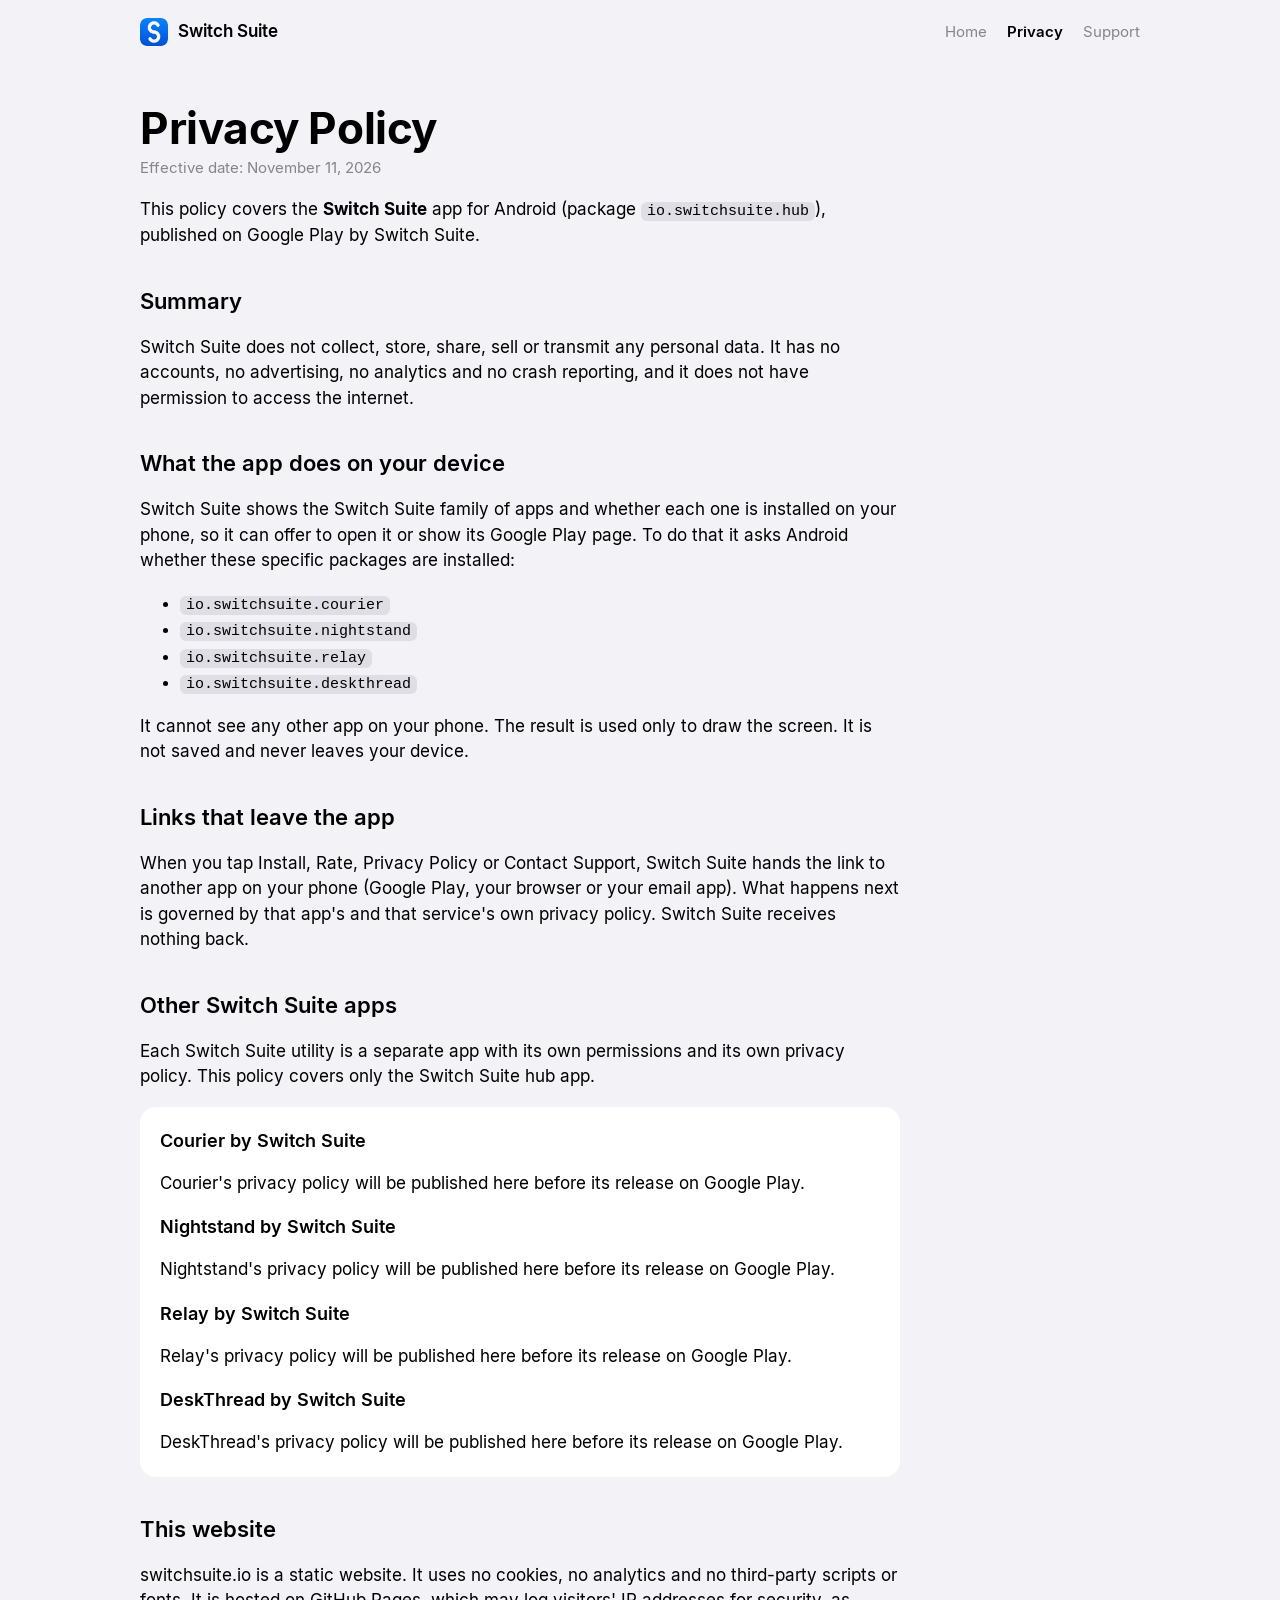
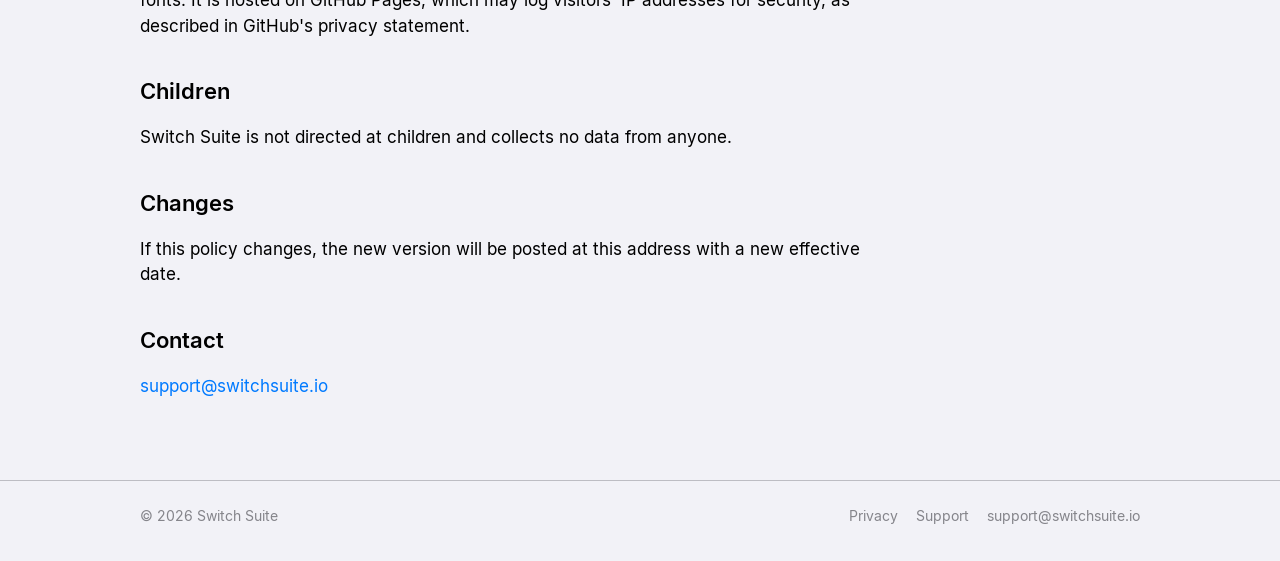
==== privacy/index.html @ 9e785598 "switchsuite.io: landing, privacy policy, support, 404 Plain static HTML/CSS with self-hosted Inter (" ====
<!doctype html>
<html lang="en">
<head>
<meta charset="utf-8">
<meta name="viewport" content="width=device-width, initial-scale=1">
<title>Privacy Policy · Switch Suite</title>
<meta name="description" content="Privacy policy for the Switch Suite app and its utilities.">
<meta name="color-scheme" content="light dark">
<meta name="theme-color" content="#F2F2F7" media="(prefers-color-scheme: light)">
<meta name="theme-color" content="#000000" media="(prefers-color-scheme: dark)">
<link rel="icon" href="../favicon.svg" type="image/svg+xml">
<link rel="icon" href="../favicon-32.png" type="image/png" sizes="32x32">
<link rel="stylesheet" href="../assets/style.css">
</head>
<body>
<header class="site-header">
  <div class="wrap">
    <a class="brand" href="../"><img src="../assets/icon-192.png" alt="" width="28" height="28">Switch Suite</a>
    <nav class="nav" aria-label="Main"><a href="../">Home</a><a href="../privacy/" aria-current="page">Privacy</a><a href="../support/">Support</a></nav>
  </div>
</header>
<main class="wrap">
<article class="page">
<h1>Privacy Policy</h1>
<p class="meta">Effective date: November 11, 2026</p>

<p>This policy covers the <strong>Switch Suite</strong> app for Android (package <code>io.switchsuite.hub</code>), published on Google Play by Switch Suite.</p>

<h2>Summary</h2>
<p>Switch Suite does not collect, store, share, sell or transmit any personal data. It has no accounts, no advertising, no analytics and no crash reporting, and it does not have permission to access the internet.</p>

<h2>What the app does on your device</h2>
<p>Switch Suite shows the Switch Suite family of apps and whether each one is installed on your phone, so it can offer to open it or show its Google Play page. To do that it asks Android whether these specific packages are installed:</p>
<ul>
  <li><code>io.switchsuite.courier</code></li>
  <li><code>io.switchsuite.nightstand</code></li>
  <li><code>io.switchsuite.relay</code></li>
  <li><code>io.switchsuite.deskthread</code></li>
</ul>
<p>It cannot see any other app on your phone. The result is used only to draw the screen. It is not saved and never leaves your device.</p>

<h2>Links that leave the app</h2>
<p>When you tap Install, Rate, Privacy Policy or Contact Support, Switch Suite hands the link to another app on your phone (Google Play, your browser or your email app). What happens next is governed by that app's and that service's own privacy policy. Switch Suite receives nothing back.</p>

<h2>Other Switch Suite apps</h2>
<p>Each Switch Suite utility is a separate app with its own permissions and its own privacy policy. This policy covers only the Switch Suite hub app.</p>
<div class="panel">
  <h3>Courier by Switch Suite</h3>
  <p>Courier's privacy policy will be published here before its release on Google Play.</p>
  <h3>Nightstand by Switch Suite</h3>
  <p>Nightstand's privacy policy will be published here before its release on Google Play.</p>
  <h3>Relay by Switch Suite</h3>
  <p>Relay's privacy policy will be published here before its release on Google Play.</p>
  <h3>DeskThread by Switch Suite</h3>
  <p>DeskThread's privacy policy will be published here before its release on Google Play.</p>
</div>

<h2>This website</h2>
<p>switchsuite.io is a static website. It uses no cookies, no analytics and no third-party scripts or fonts. It is hosted on GitHub Pages, which may log visitors' IP addresses for security, as described in GitHub's privacy statement.</p>

<h2>Children</h2>
<p>Switch Suite is not directed at children and collects no data from anyone.</p>

<h2>Changes</h2>
<p>If this policy changes, the new version will be posted at this address with a new effective date.</p>

<h2>Contact</h2>
<p><a href="mailto:support@switchsuite.io">support@switchsuite.io</a></p>
</article>
</main>
<footer class="site-footer">
  <div class="wrap">
    <span>&copy; 2026 Switch Suite</span>
    <nav aria-label="Footer"><a href="../privacy/">Privacy</a><a href="../support/">Support</a><a href="mailto:support@switchsuite.io">support@switchsuite.io</a></nav>
  </div>
</footer>
</body>
</html>
---- assets/style.css ----
/* Switch Suite site. Same tokens as the Android hub (ui/theme/Theme.kt). No external requests. */

@font-face {
  font-family: "Inter";
  src: url("fonts/Inter-Regular.ttf") format("truetype");
  font-weight: 400;
  font-style: normal;
  font-display: swap;
}
@font-face {
  font-family: "Inter";
  src: url("fonts/Inter-SemiBold.ttf") format("truetype");
  font-weight: 600;
  font-style: normal;
  font-display: swap;
}
@font-face {
  font-family: "Inter";
  src: url("fonts/Inter-Bold.ttf") format("truetype");
  font-weight: 700;
  font-style: normal;
  font-display: swap;
}

:root {
  color-scheme: light dark;
  --accent: #007AFF;
  --bg: #F2F2F7;
  --surface: #FFFFFF;
  --label: #000000;
  --secondary: rgba(60, 60, 67, 0.6);
  --separator: rgba(60, 60, 67, 0.29);
  --chip-bg: rgba(120, 120, 128, 0.16);
  --radius: 16px;
  --max: 1040px;
}

@media (prefers-color-scheme: dark) {
  :root {
    --accent: #0A84FF;
    --bg: #000000;
    --surface: #1C1C1E;
    --label: #FFFFFF;
    --secondary: rgba(235, 235, 245, 0.6);
    --separator: rgba(84, 84, 88, 0.65);
    --chip-bg: rgba(120, 120, 128, 0.32);
  }
}

* { box-sizing: border-box; }

html { -webkit-text-size-adjust: 100%; }

body {
  margin: 0;
  background: var(--bg);
  color: var(--label);
  font-family: "Inter", system-ui, "Segoe UI", Roboto, sans-serif;
  font-size: 17px;
  line-height: 1.5;
  -webkit-font-smoothing: antialiased;
}

a { color: var(--accent); text-decoration: none; }
a:hover { text-decoration: underline; }
a:focus-visible { outline: 2px solid var(--accent); outline-offset: 2px; border-radius: 4px; }

.wrap { max-width: var(--max); margin: 0 auto; padding: 0 20px; }

/* Header */
.site-header { padding: 18px 0; }
.site-header .wrap { display: flex; align-items: center; justify-content: space-between; gap: 16px; }
.brand { display: inline-flex; align-items: center; gap: 10px; color: var(--label); font-weight: 600; }
.brand:hover { text-decoration: none; }
.brand img { width: 28px; height: 28px; border-radius: 7px; }
.nav { display: flex; gap: 20px; font-size: 15px; }
.nav a { color: var(--secondary); }
.nav a[aria-current="page"] { color: var(--label); font-weight: 600; }

/* Hero */
.hero { padding: 48px 0 24px; }
.hero h1 {
  margin: 0;
  font-size: clamp(40px, 8vw, 64px);
  line-height: 1.08;
  font-weight: 700;
  letter-spacing: -0.02em;
}
.lede { margin: 14px 0 0; max-width: 640px; font-size: clamp(19px, 2.6vw, 22px); color: var(--secondary); }
.tagline { margin: 6px 0 0; font-size: 15px; color: var(--secondary); }

/* Module cards */
.section-title {
  margin: 40px 0 12px;
  font-size: 13px;
  font-weight: 600;
  letter-spacing: 0.06em;
  text-transform: uppercase;
  color: var(--secondary);
}
.grid { display: grid; gap: 16px; grid-template-columns: repeat(auto-fill, minmax(230px, 1fr)); }
.card {
  background: var(--surface);
  border-radius: var(--radius);
  padding: 20px;
  display: flex;
  flex-direction: column;
  gap: 10px;
}
.card .icon {
  width: 56px;
  height: 56px;
  border-radius: 13px;
  display: grid;
  place-items: center;
}
.card .icon svg { width: 30px; height: 30px; fill: #fff; }
.card h3 { margin: 4px 0 0; font-size: 19px; font-weight: 600; }
.card p { margin: 0; font-size: 15px; color: var(--secondary); flex: 1; }
.status {
  align-self: flex-start;
  margin-top: 6px;
  padding: 4px 10px;
  border-radius: 999px;
  background: var(--chip-bg);
  font-size: 13px;
  font-weight: 600;
  color: var(--secondary);
}

.icon-courier { background: linear-gradient(#5AC8FA, #007AFF); }
.icon-nightstand { background: linear-gradient(#5E5CE6, #1C1C3A); }
.icon-relay { background: linear-gradient(#FFCC00, #FF9500); }
.icon-deskthread { background: linear-gradient(#34C759, #248A3D); }

/* Text pages */
.page { padding: 24px 0 8px; max-width: 760px; }
.page h1 { margin: 16px 0 4px; font-size: clamp(32px, 6vw, 44px); line-height: 1.12; font-weight: 700; letter-spacing: -0.01em; }
.page h2 { margin: 36px 0 8px; font-size: 22px; font-weight: 600; }
.page h3 { margin: 24px 0 6px; font-size: 18px; font-weight: 600; }
.page p, .page li { color: var(--label); }
.page .meta { color: var(--secondary); font-size: 15px; margin: 0; }
.page code { font-size: 15px; background: var(--chip-bg); padding: 1px 6px; border-radius: 6px; }
.panel { background: var(--surface); border-radius: var(--radius); padding: 4px 20px; margin: 16px 0; }
.panel h3 { margin-top: 16px; }

.contact {
  display: inline-block;
  margin: 8px 0 0;
  padding: 12px 22px;
  border-radius: 999px;
  background: var(--accent);
  color: #fff;
  font-weight: 600;
}
.contact:hover { text-decoration: none; filter: brightness(1.08); }

.about { margin-top: 40px; max-width: 760px; }
.about p { color: var(--secondary); }

/* Footer */
.site-footer { margin-top: 56px; padding: 24px 0 40px; border-top: 0.5px solid var(--separator); font-size: 14px; color: var(--secondary); }
.site-footer .wrap { display: flex; flex-wrap: wrap; justify-content: space-between; gap: 12px; }
.site-footer nav { display: flex; gap: 18px; }
.site-footer a { color: var(--secondary); }

@media (max-width: 520px) {
  .nav { gap: 14px; }
  .hero { padding-top: 28px; }
}
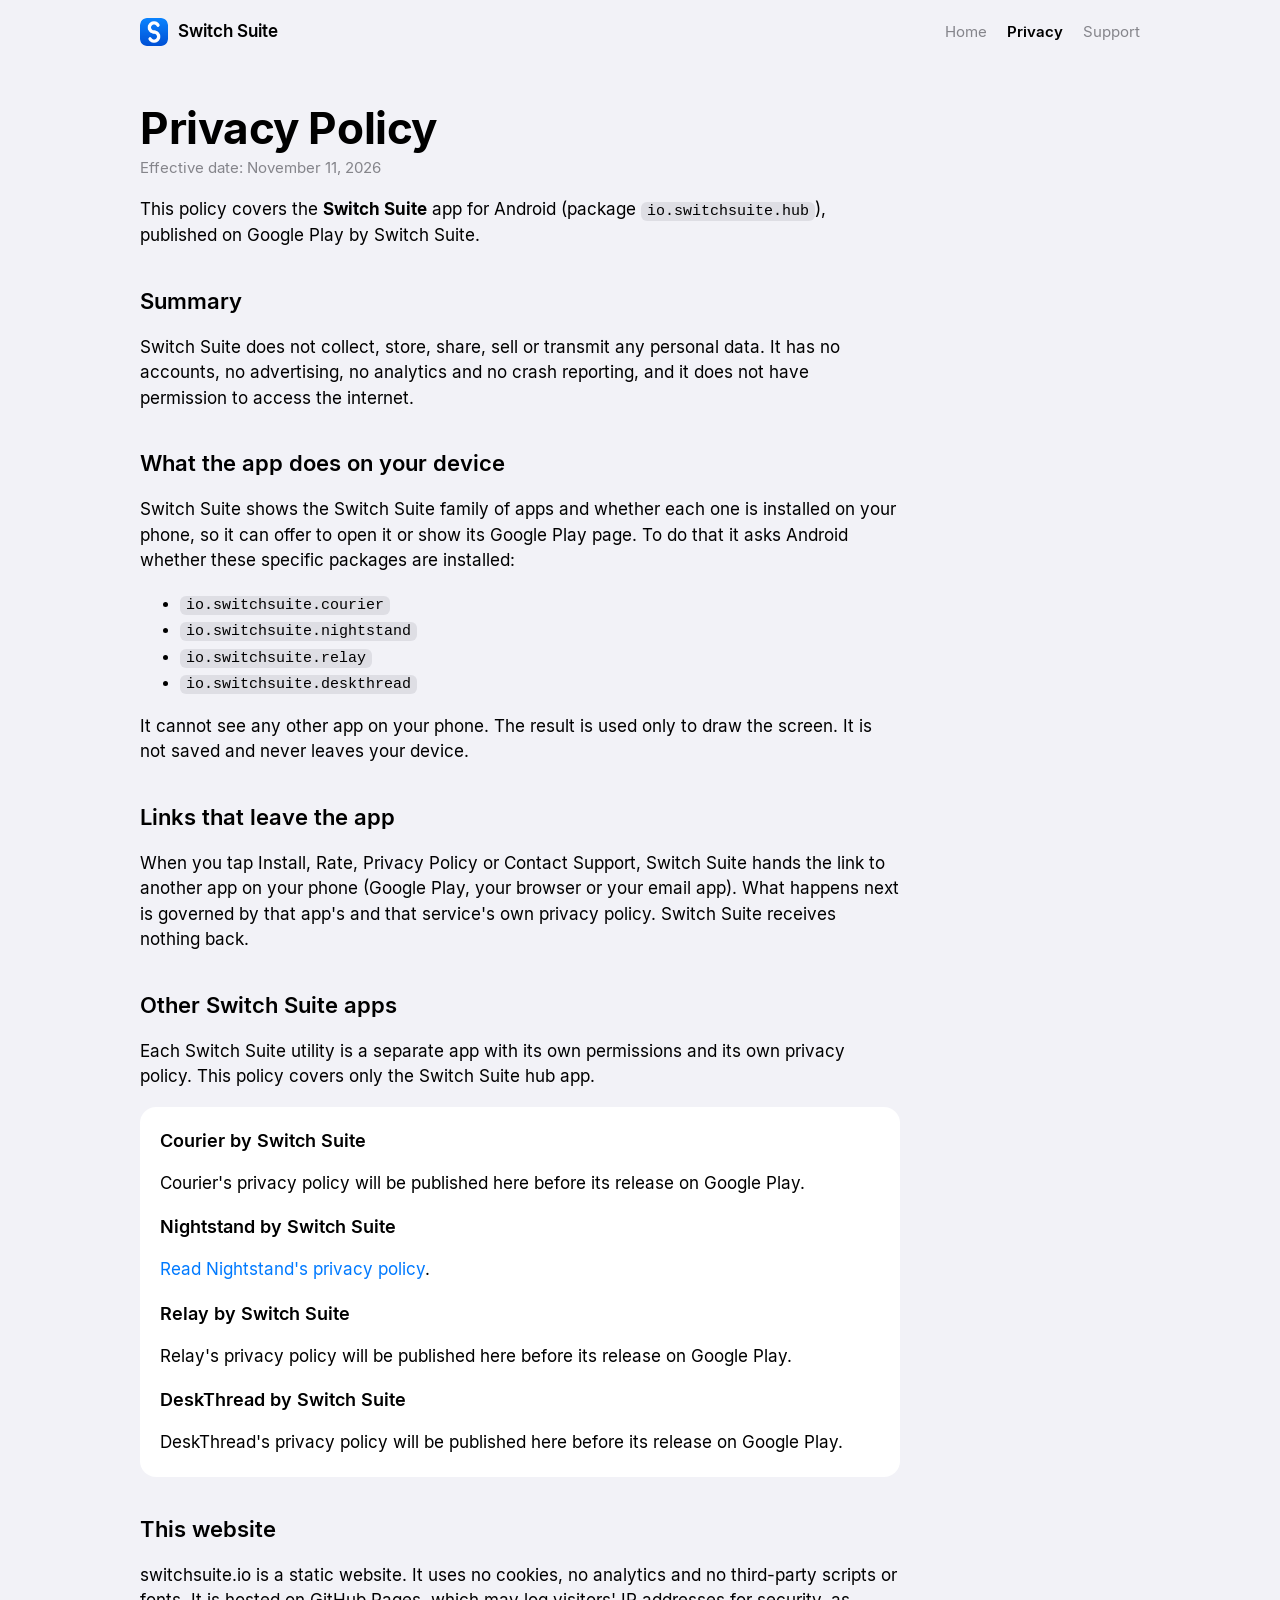
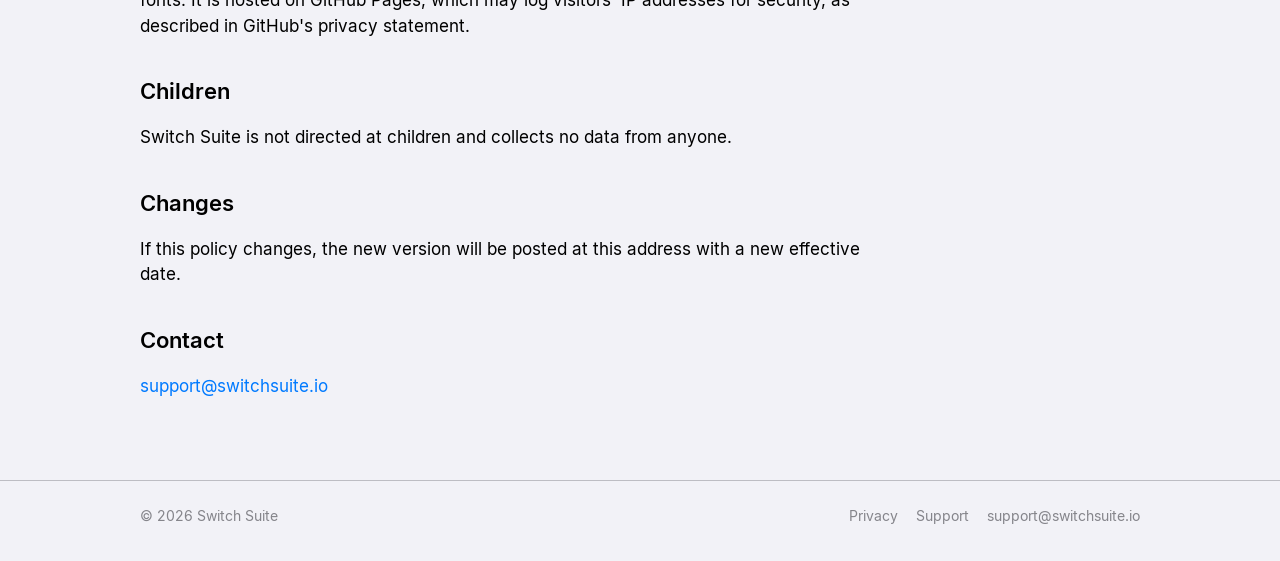
==== commit a4fd6cad: "Privacy: publish Nightstand's policy at /privacy/nightstand/ Converted from nightstand/docs/privacy-" ====
--- a/privacy/index.html
+++ b/privacy/index.html
@@ -48,7 +48,7 @@
   <h3>Courier by Switch Suite</h3>
   <p>Courier's privacy policy will be published here before its release on Google Play.</p>
   <h3>Nightstand by Switch Suite</h3>
-  <p>Nightstand's privacy policy will be published here before its release on Google Play.</p>
+  <p><a href="nightstand/">Read Nightstand's privacy policy</a>.</p>
   <h3>Relay by Switch Suite</h3>
   <p>Relay's privacy policy will be published here before its release on Google Play.</p>
   <h3>DeskThread by Switch Suite</h3>
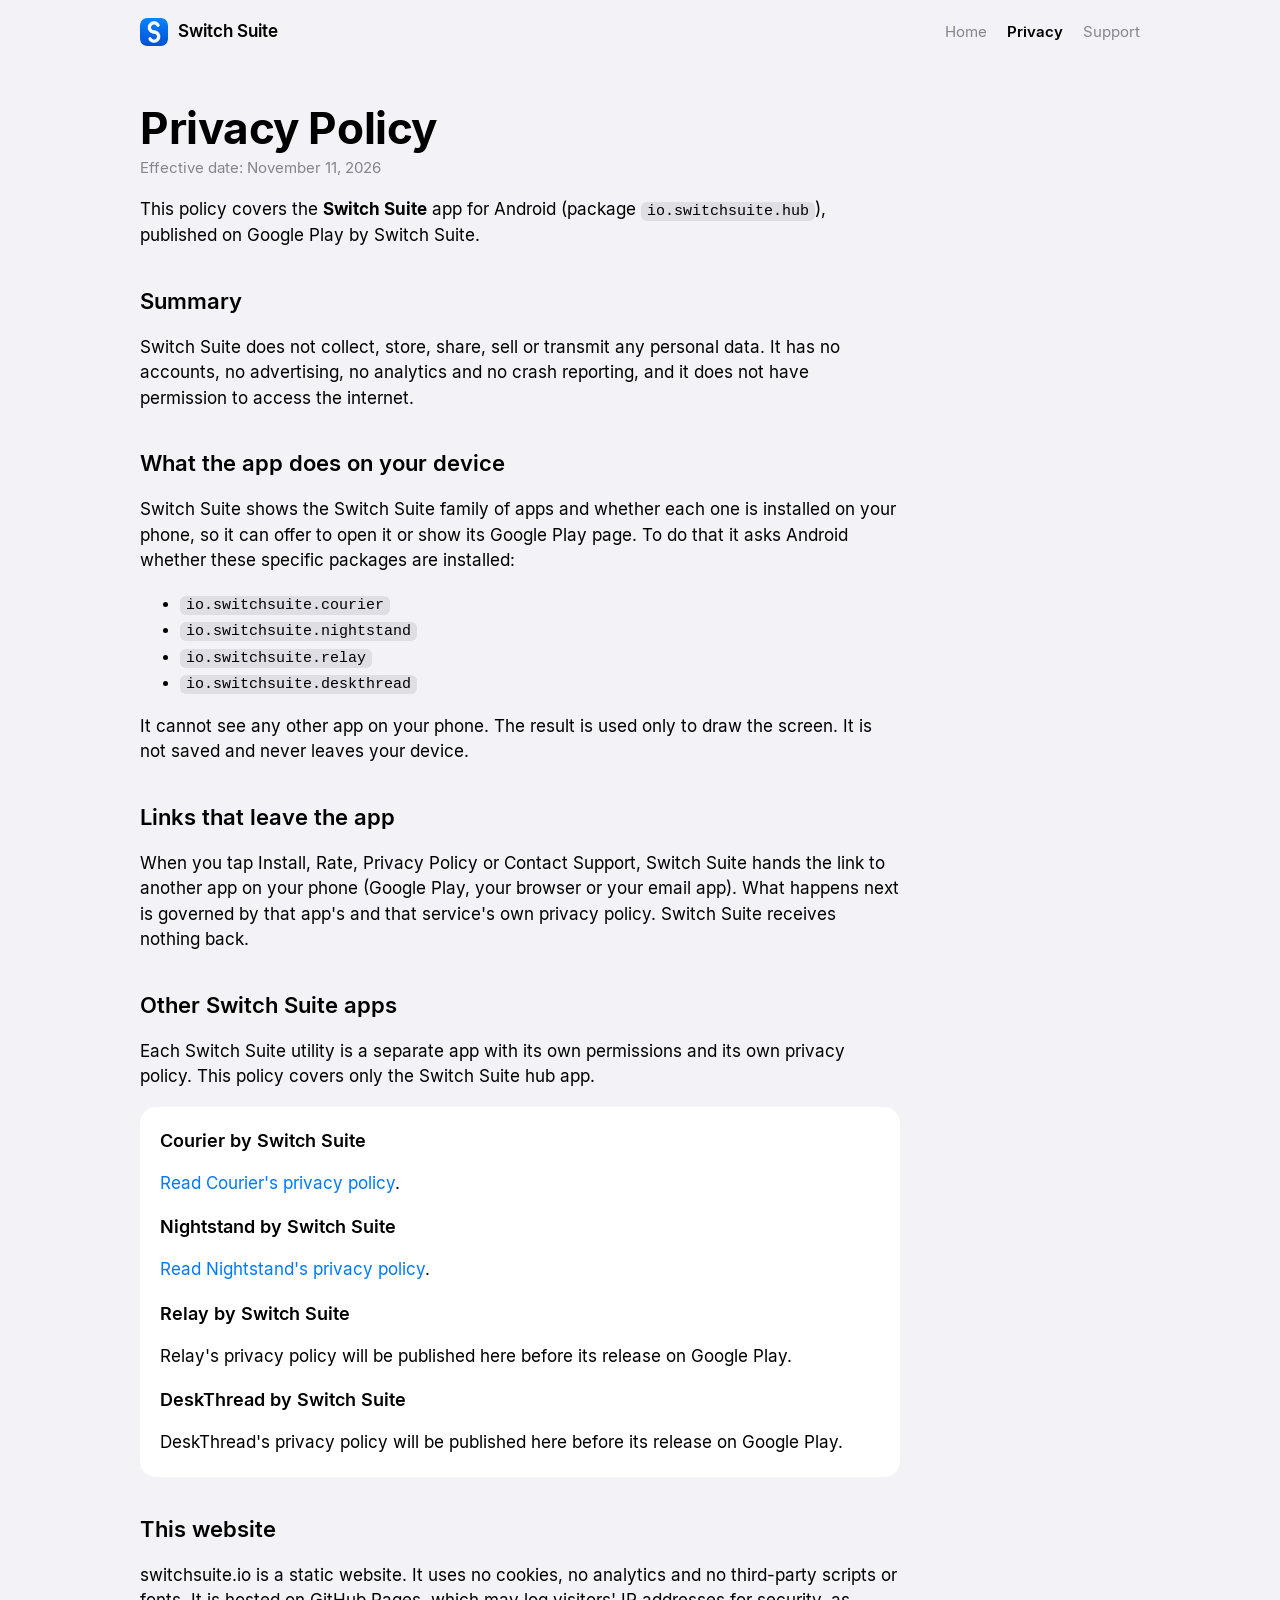
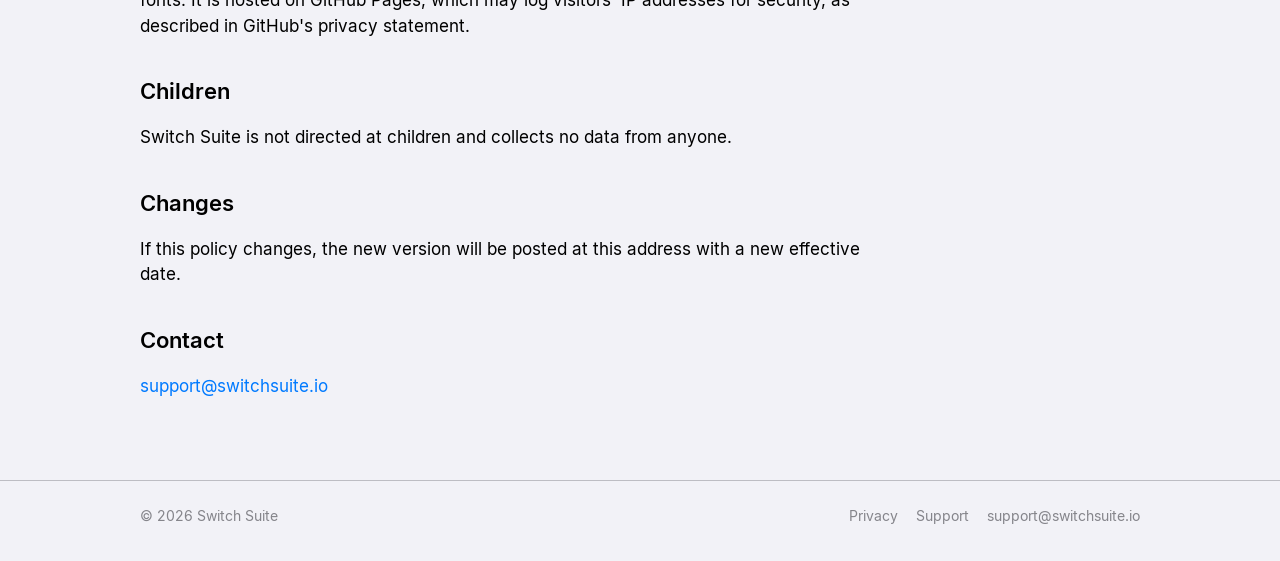
==== commit 4ad6bbd0: "Privacy: publish Courier's policy at /privacy/courier/ Converted from courier/docs/privacy-policy-co" ====
--- a/privacy/index.html
+++ b/privacy/index.html
@@ -46,7 +46,7 @@
 <p>Each Switch Suite utility is a separate app with its own permissions and its own privacy policy. This policy covers only the Switch Suite hub app.</p>
 <div class="panel">
   <h3>Courier by Switch Suite</h3>
-  <p>Courier's privacy policy will be published here before its release on Google Play.</p>
+  <p><a href="courier/">Read Courier's privacy policy</a>.</p>
   <h3>Nightstand by Switch Suite</h3>
   <p><a href="nightstand/">Read Nightstand's privacy policy</a>.</p>
   <h3>Relay by Switch Suite</h3>
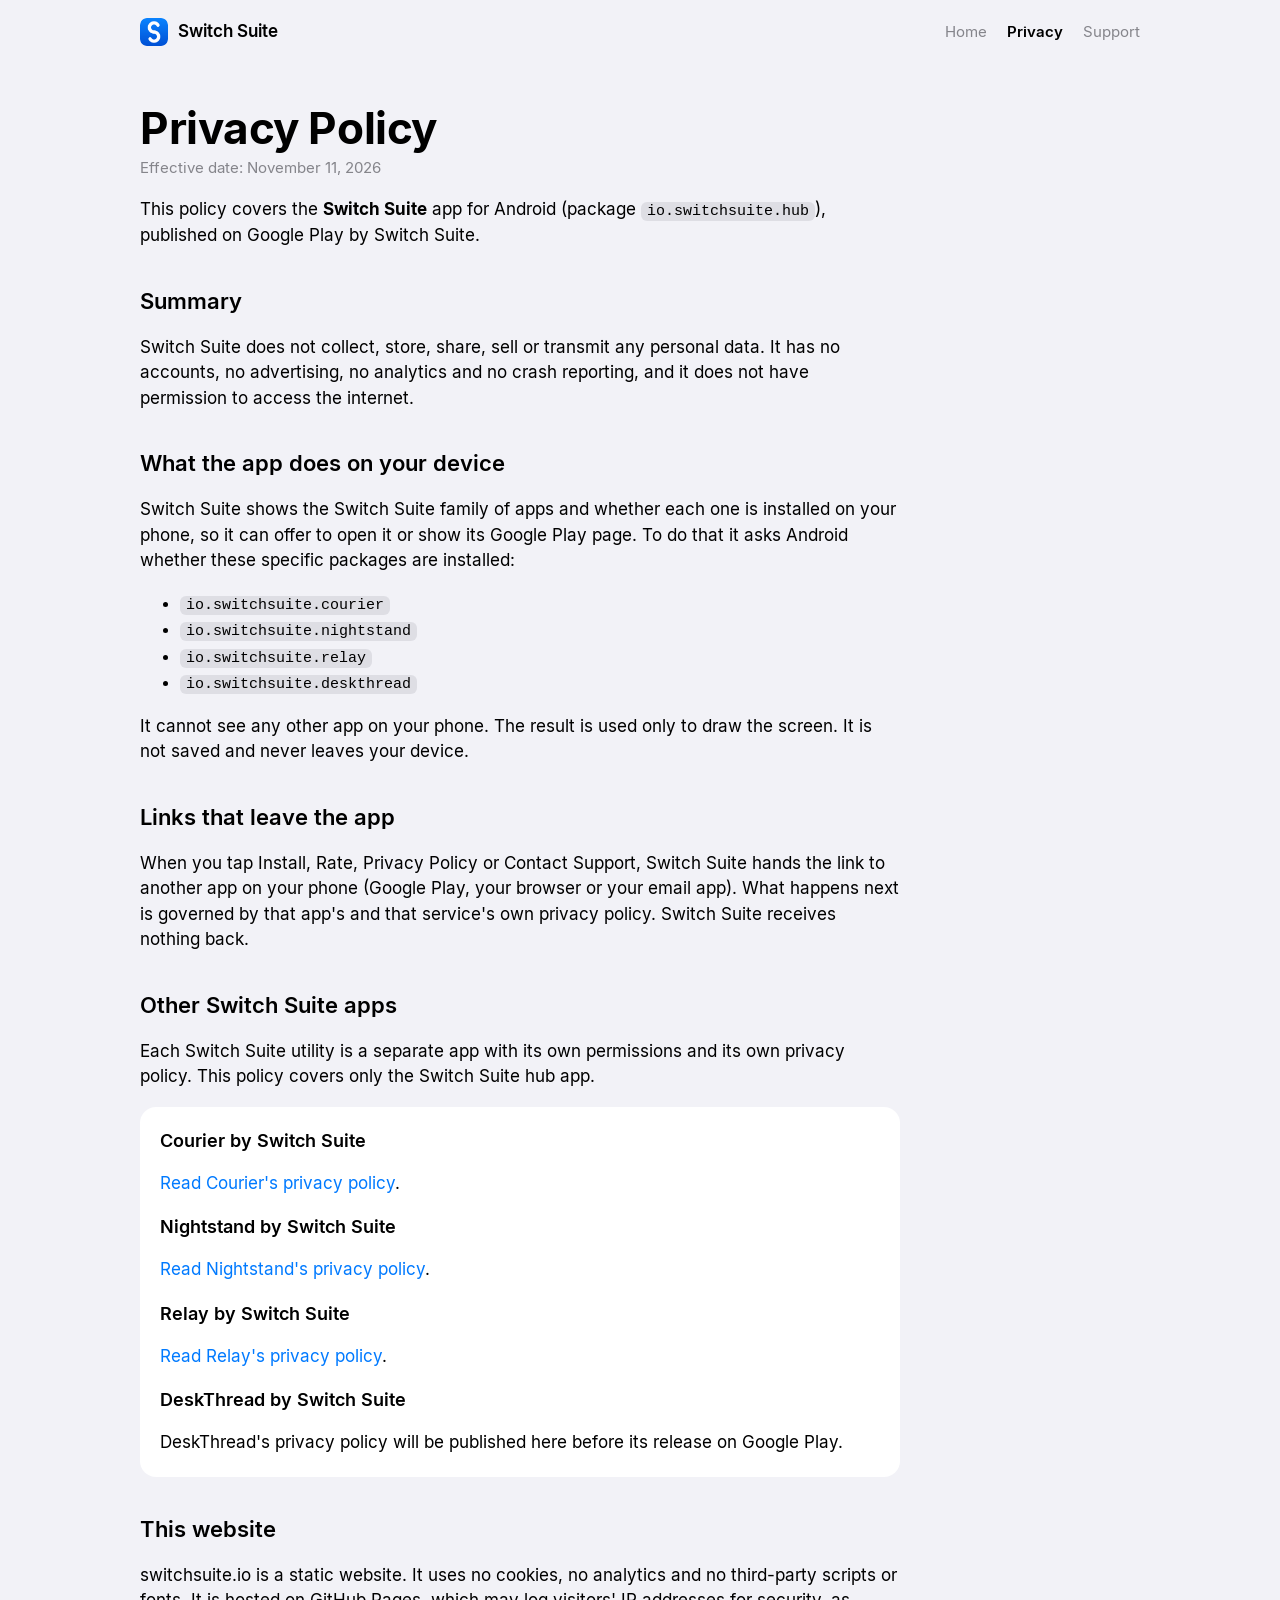
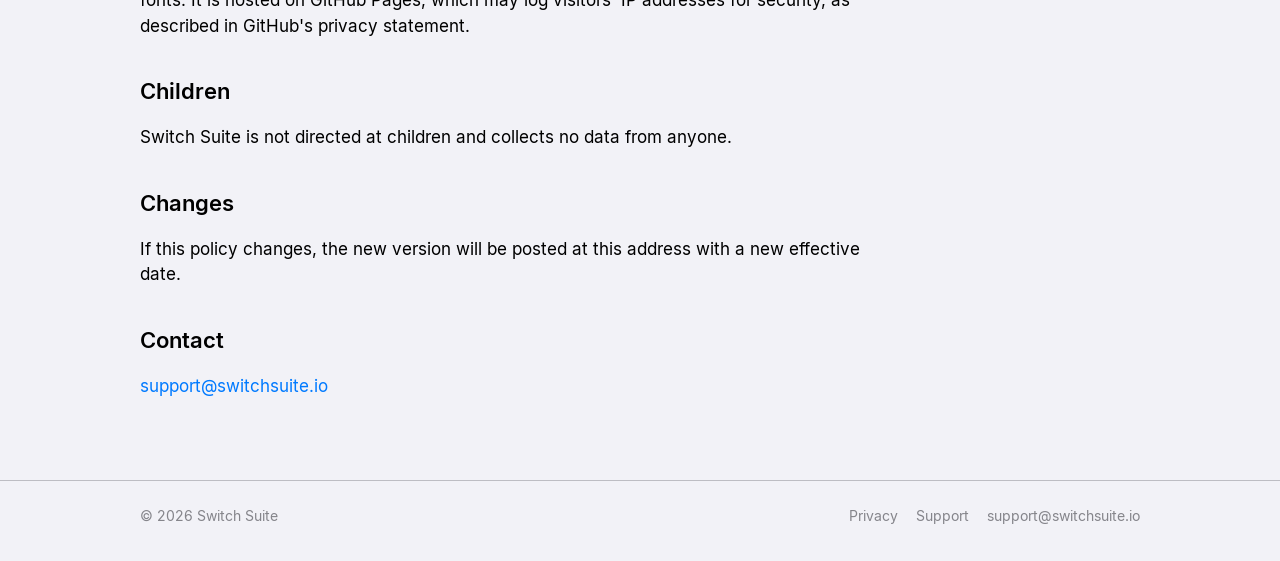
==== commit 68d9b52c: "Privacy: publish Relay's policy at /privacy/relay/ Co-Authored-By: Claude Opus 5.5 <noreply@anthropi" ====
--- a/privacy/index.html
+++ b/privacy/index.html
@@ -50,7 +50,7 @@
   <h3>Nightstand by Switch Suite</h3>
   <p><a href="nightstand/">Read Nightstand's privacy policy</a>.</p>
   <h3>Relay by Switch Suite</h3>
-  <p>Relay's privacy policy will be published here before its release on Google Play.</p>
+  <p><a href="relay/">Read Relay's privacy policy</a>.</p>
   <h3>DeskThread by Switch Suite</h3>
   <p>DeskThread's privacy policy will be published here before its release on Google Play.</p>
 </div>
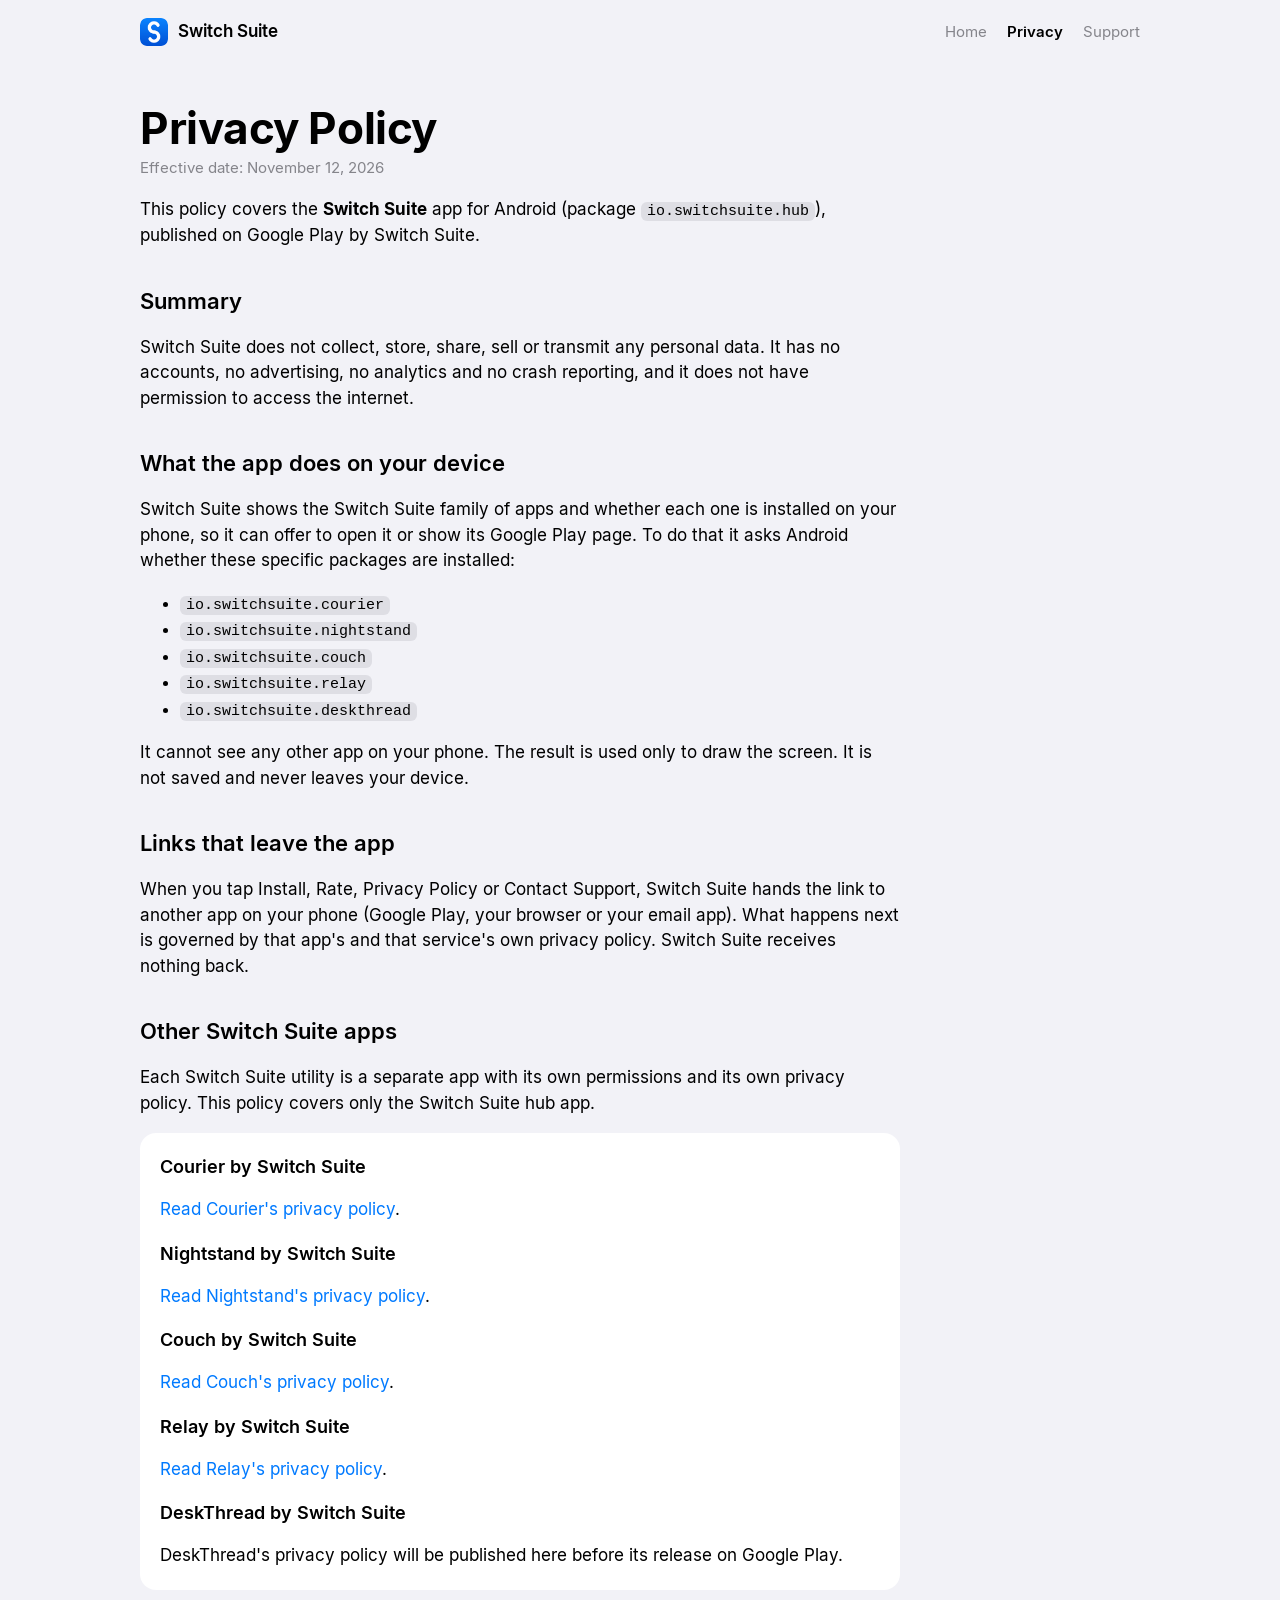
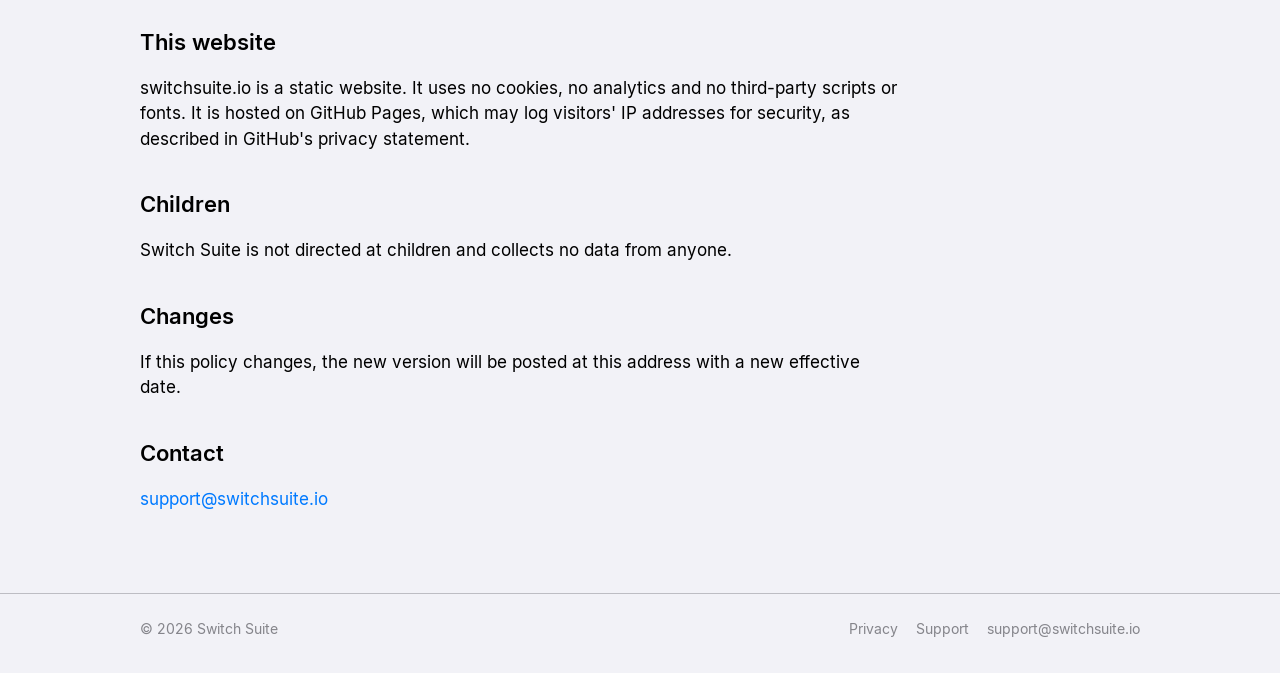
==== commit 5f6b0e3f: "Couch: privacy policy at /privacy/couch/ (linked from /privacy/), home card (coming soon to Google P" ====
--- a/privacy/index.html
+++ b/privacy/index.html
@@ -22,7 +22,7 @@
 <main class="wrap">
 <article class="page">
 <h1>Privacy Policy</h1>
-<p class="meta">Effective date: November 11, 2026</p>
+<p class="meta">Effective date: November 12, 2026</p>
 
 <p>This policy covers the <strong>Switch Suite</strong> app for Android (package <code>io.switchsuite.hub</code>), published on Google Play by Switch Suite.</p>
 
@@ -34,6 +34,7 @@
 <ul>
   <li><code>io.switchsuite.courier</code></li>
   <li><code>io.switchsuite.nightstand</code></li>
+  <li><code>io.switchsuite.couch</code></li>
   <li><code>io.switchsuite.relay</code></li>
   <li><code>io.switchsuite.deskthread</code></li>
 </ul>
@@ -49,6 +50,8 @@
   <p><a href="courier/">Read Courier's privacy policy</a>.</p>
   <h3>Nightstand by Switch Suite</h3>
   <p><a href="nightstand/">Read Nightstand's privacy policy</a>.</p>
+  <h3>Couch by Switch Suite</h3>
+  <p><a href="couch/">Read Couch's privacy policy</a>.</p>
   <h3>Relay by Switch Suite</h3>
   <p><a href="relay/">Read Relay's privacy policy</a>.</p>
   <h3>DeskThread by Switch Suite</h3>
--- a/assets/style.css
+++ b/assets/style.css
@@ -131,6 +131,7 @@
 .icon-courier { background: linear-gradient(#5AC8FA, #007AFF); }
 .icon-nightstand { background: linear-gradient(#5E5CE6, #1C1C3A); }
 .icon-relay { background: linear-gradient(#FFCC00, #FF9500); }
+.icon-couch { background: #D9622B; }
 .icon-deskthread { background: linear-gradient(#34C759, #248A3D); }
 
 /* Text pages */
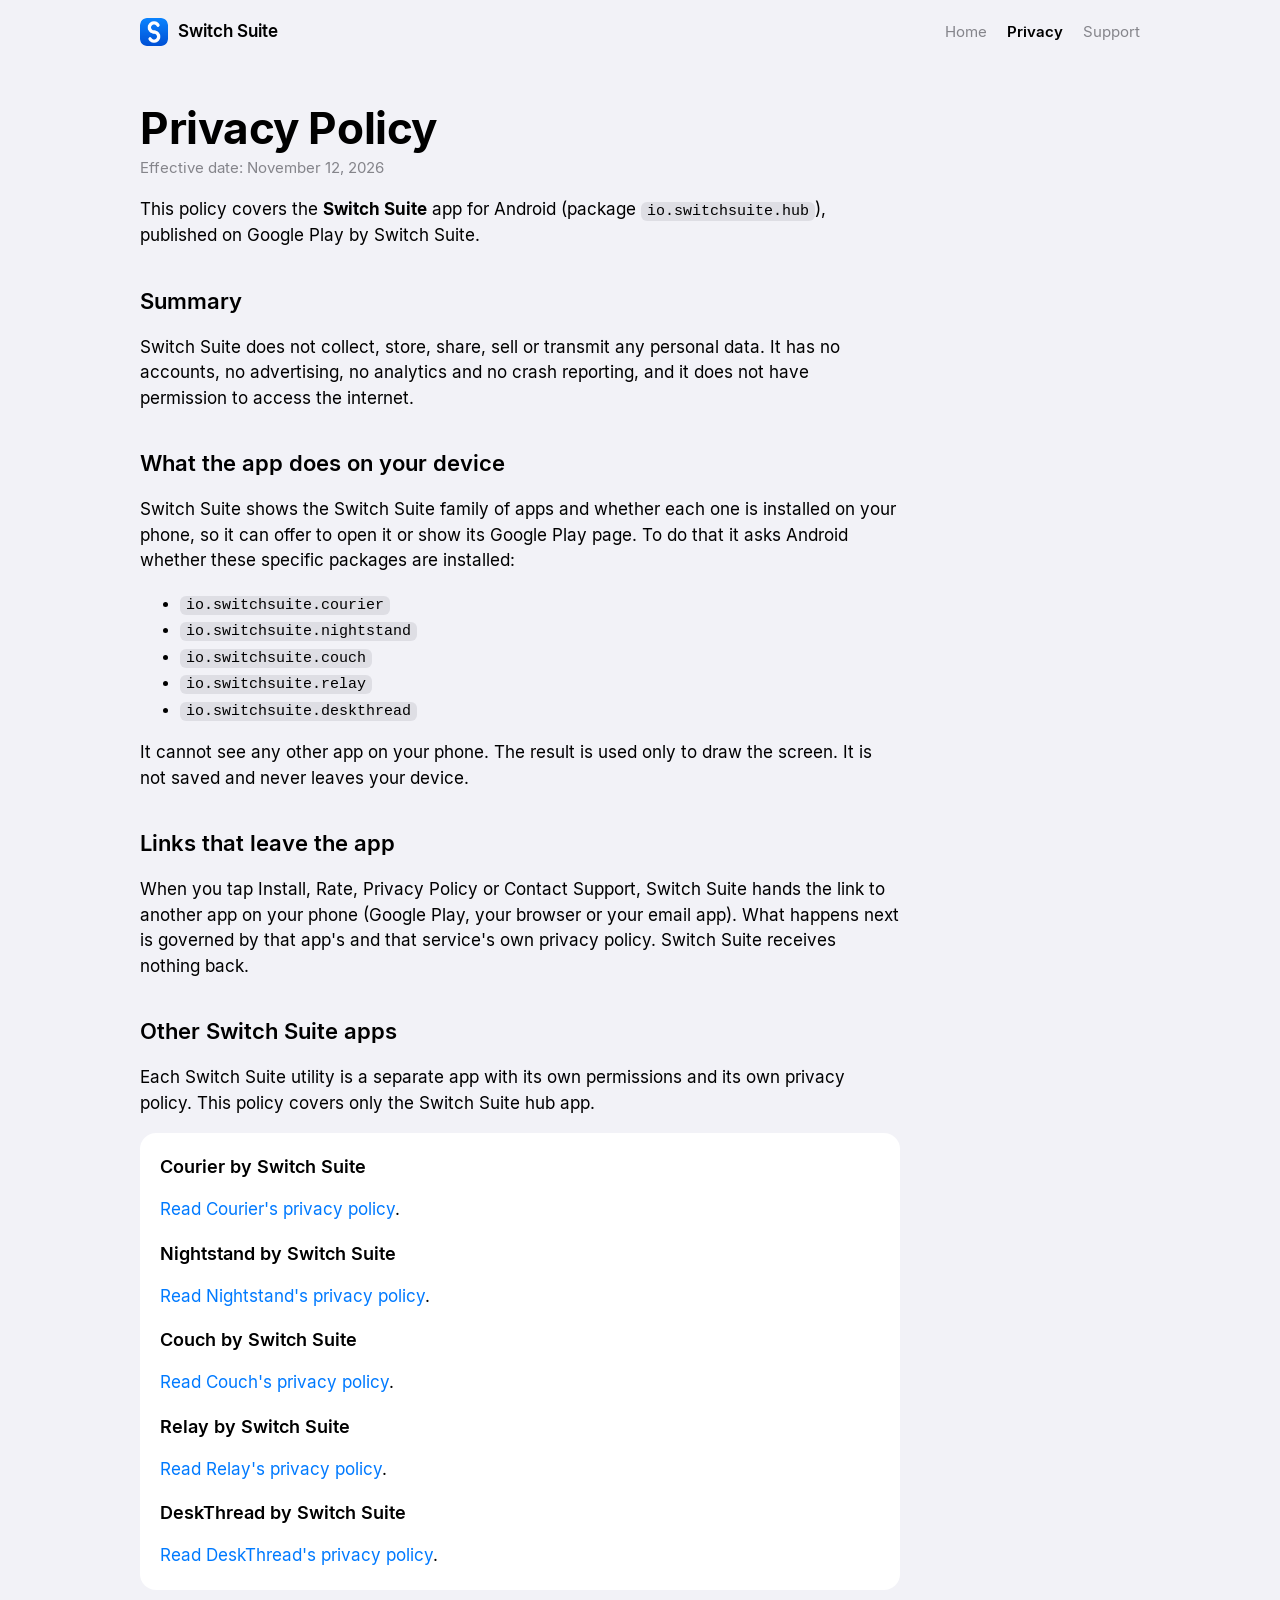
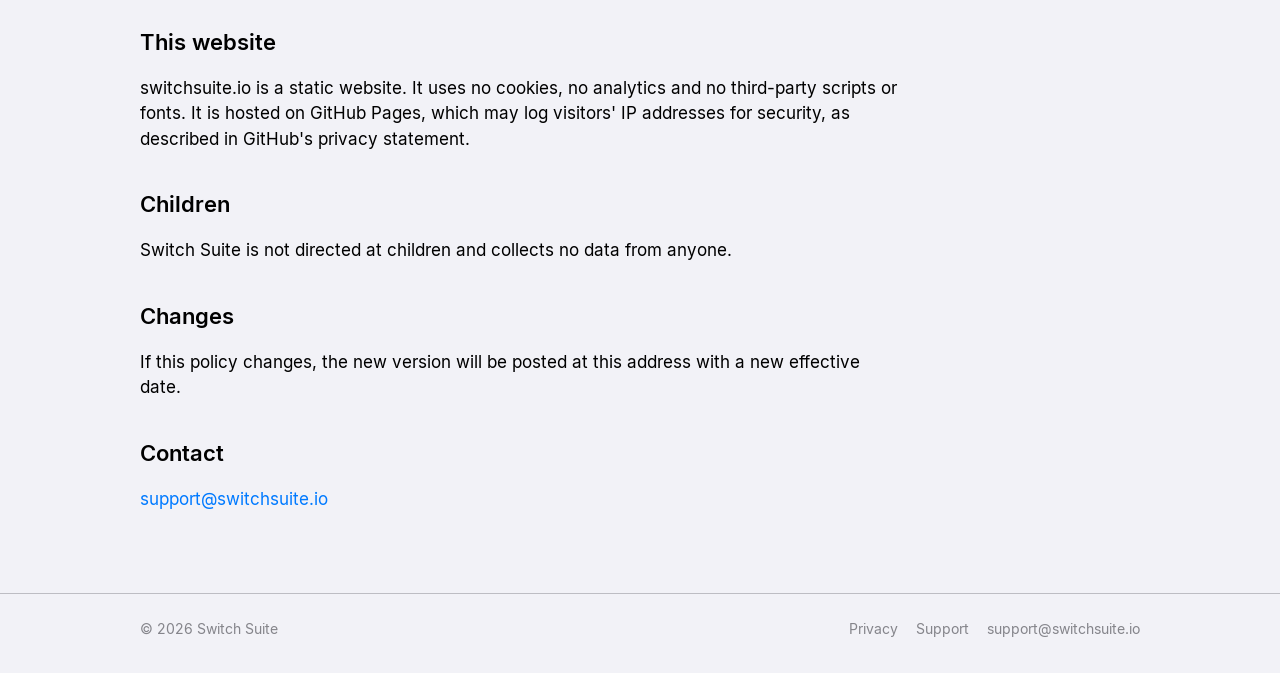
==== commit 36a7978c: "DeskThread: privacy policy at /privacy/deskthread/ (linked from /privacy/); home card is a Mac app t" ====
--- a/privacy/index.html
+++ b/privacy/index.html
@@ -55,7 +55,7 @@
   <h3>Relay by Switch Suite</h3>
   <p><a href="relay/">Read Relay's privacy policy</a>.</p>
   <h3>DeskThread by Switch Suite</h3>
-  <p>DeskThread's privacy policy will be published here before its release on Google Play.</p>
+  <p><a href="deskthread/">Read DeskThread's privacy policy</a>.</p>
 </div>
 
 <h2>This website</h2>
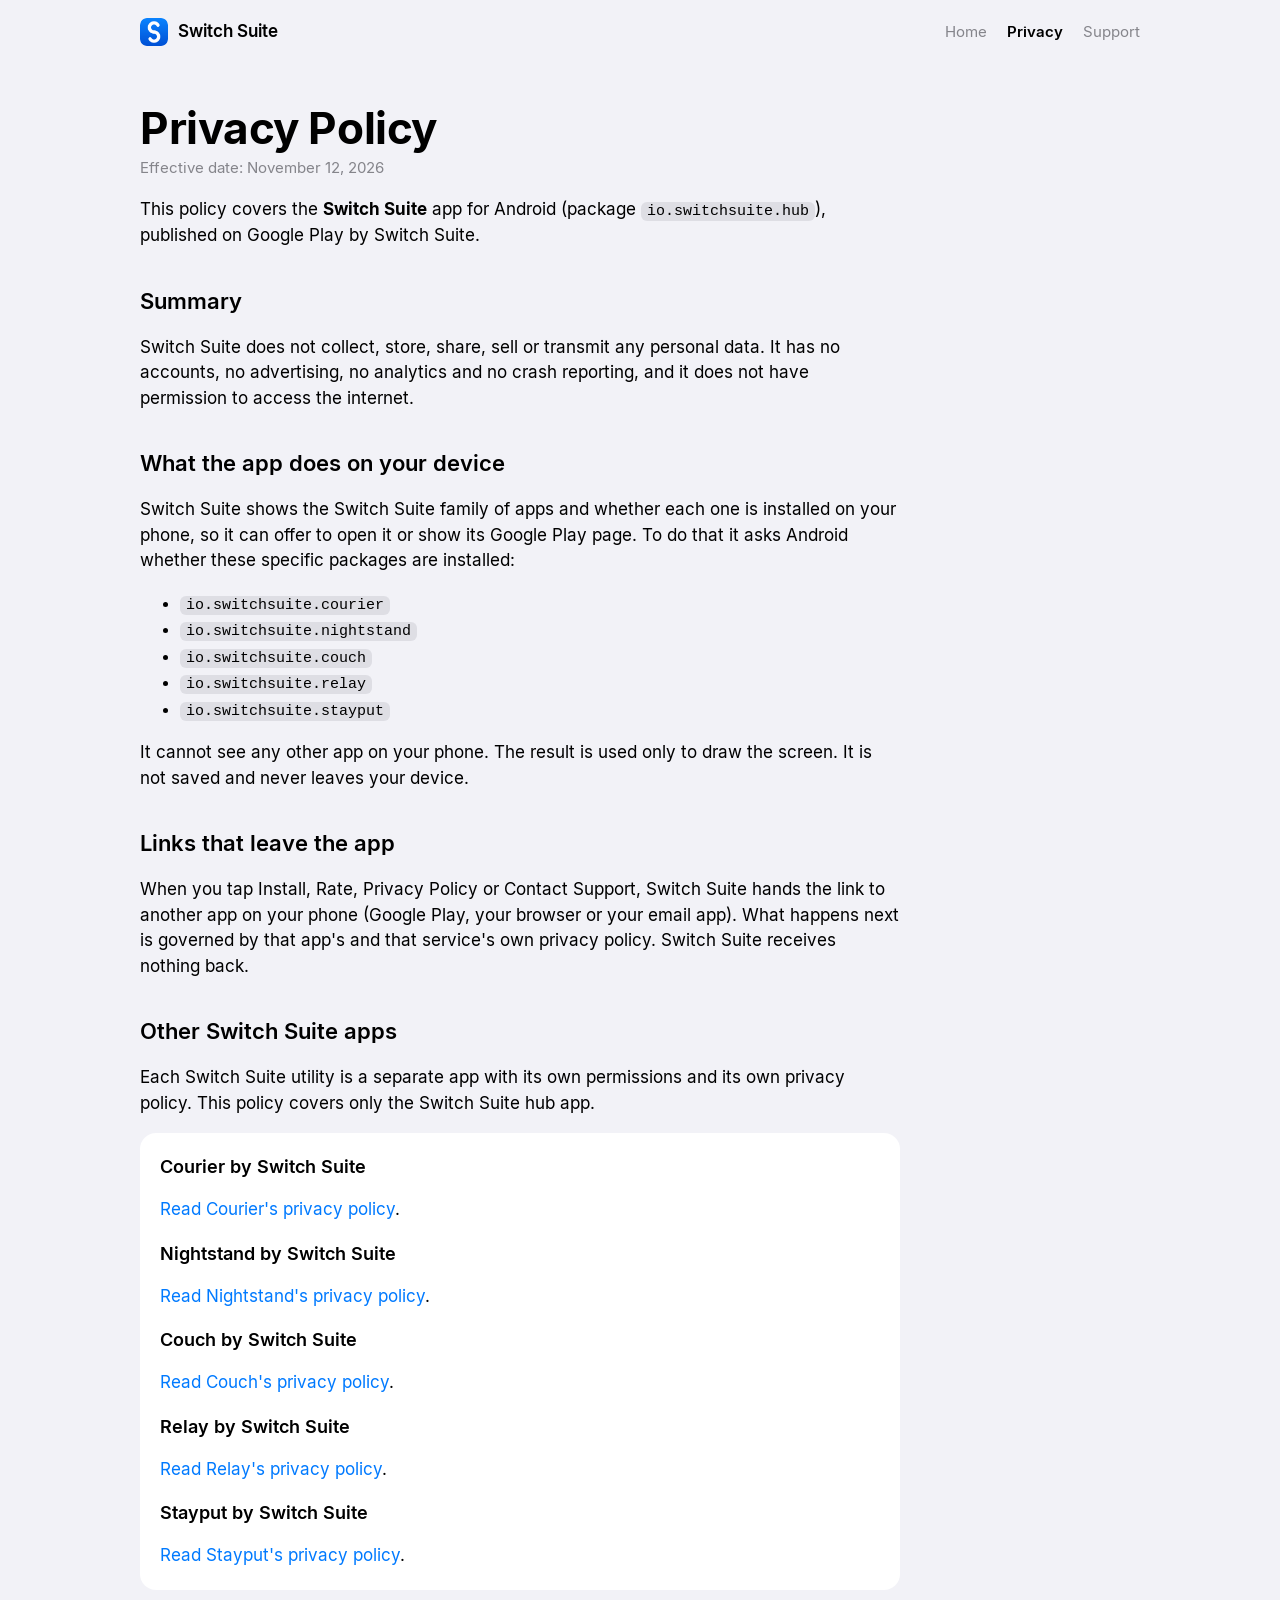
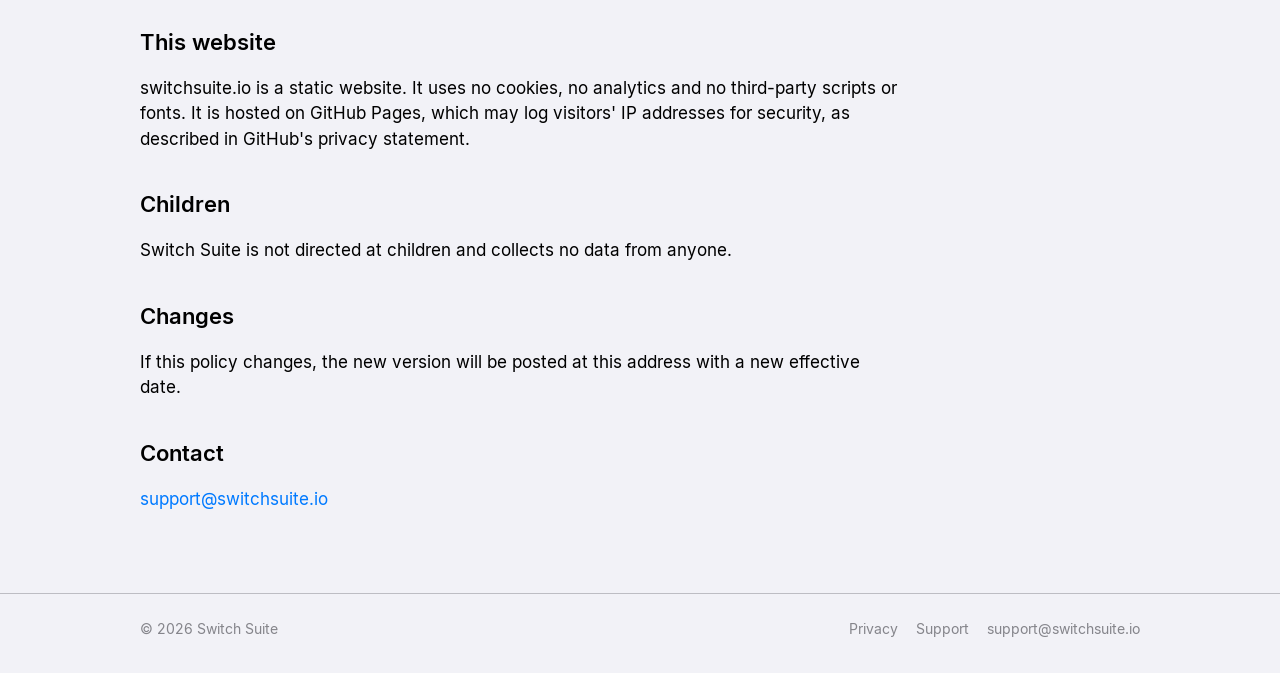
==== commit dc679835: "Rename DeskThread to Stayput: card (Text from your Mac), policy at /privacy/stayput/, redirect at /p" ====
--- a/privacy/index.html
+++ b/privacy/index.html
@@ -36,7 +36,7 @@
   <li><code>io.switchsuite.nightstand</code></li>
   <li><code>io.switchsuite.couch</code></li>
   <li><code>io.switchsuite.relay</code></li>
-  <li><code>io.switchsuite.deskthread</code></li>
+  <li><code>io.switchsuite.stayput</code></li>
 </ul>
 <p>It cannot see any other app on your phone. The result is used only to draw the screen. It is not saved and never leaves your device.</p>
 
@@ -54,8 +54,8 @@
   <p><a href="couch/">Read Couch's privacy policy</a>.</p>
   <h3>Relay by Switch Suite</h3>
   <p><a href="relay/">Read Relay's privacy policy</a>.</p>
-  <h3>DeskThread by Switch Suite</h3>
-  <p><a href="deskthread/">Read DeskThread's privacy policy</a>.</p>
+  <h3>Stayput by Switch Suite</h3>
+  <p><a href="stayput/">Read Stayput's privacy policy</a>.</p>
 </div>
 
 <h2>This website</h2>
--- a/assets/style.css
+++ b/assets/style.css
@@ -132,7 +132,7 @@
 .icon-nightstand { background: linear-gradient(#5E5CE6, #1C1C3A); }
 .icon-relay { background: linear-gradient(#FFCC00, #FF9500); }
 .icon-couch { background: #D9622B; }
-.icon-deskthread { background: linear-gradient(#34C759, #248A3D); }
+.icon-stayput { background: linear-gradient(#34C759, #248A3D); }
 
 /* Text pages */
 .page { padding: 24px 0 8px; max-width: 760px; }
@@ -169,3 +169,5 @@
   .nav { gap: 14px; }
   .hero { padding-top: 28px; }
 }
+
+.card .subtitle { margin: -4px 0 6px; font-weight: 600; color: var(--secondary); }
